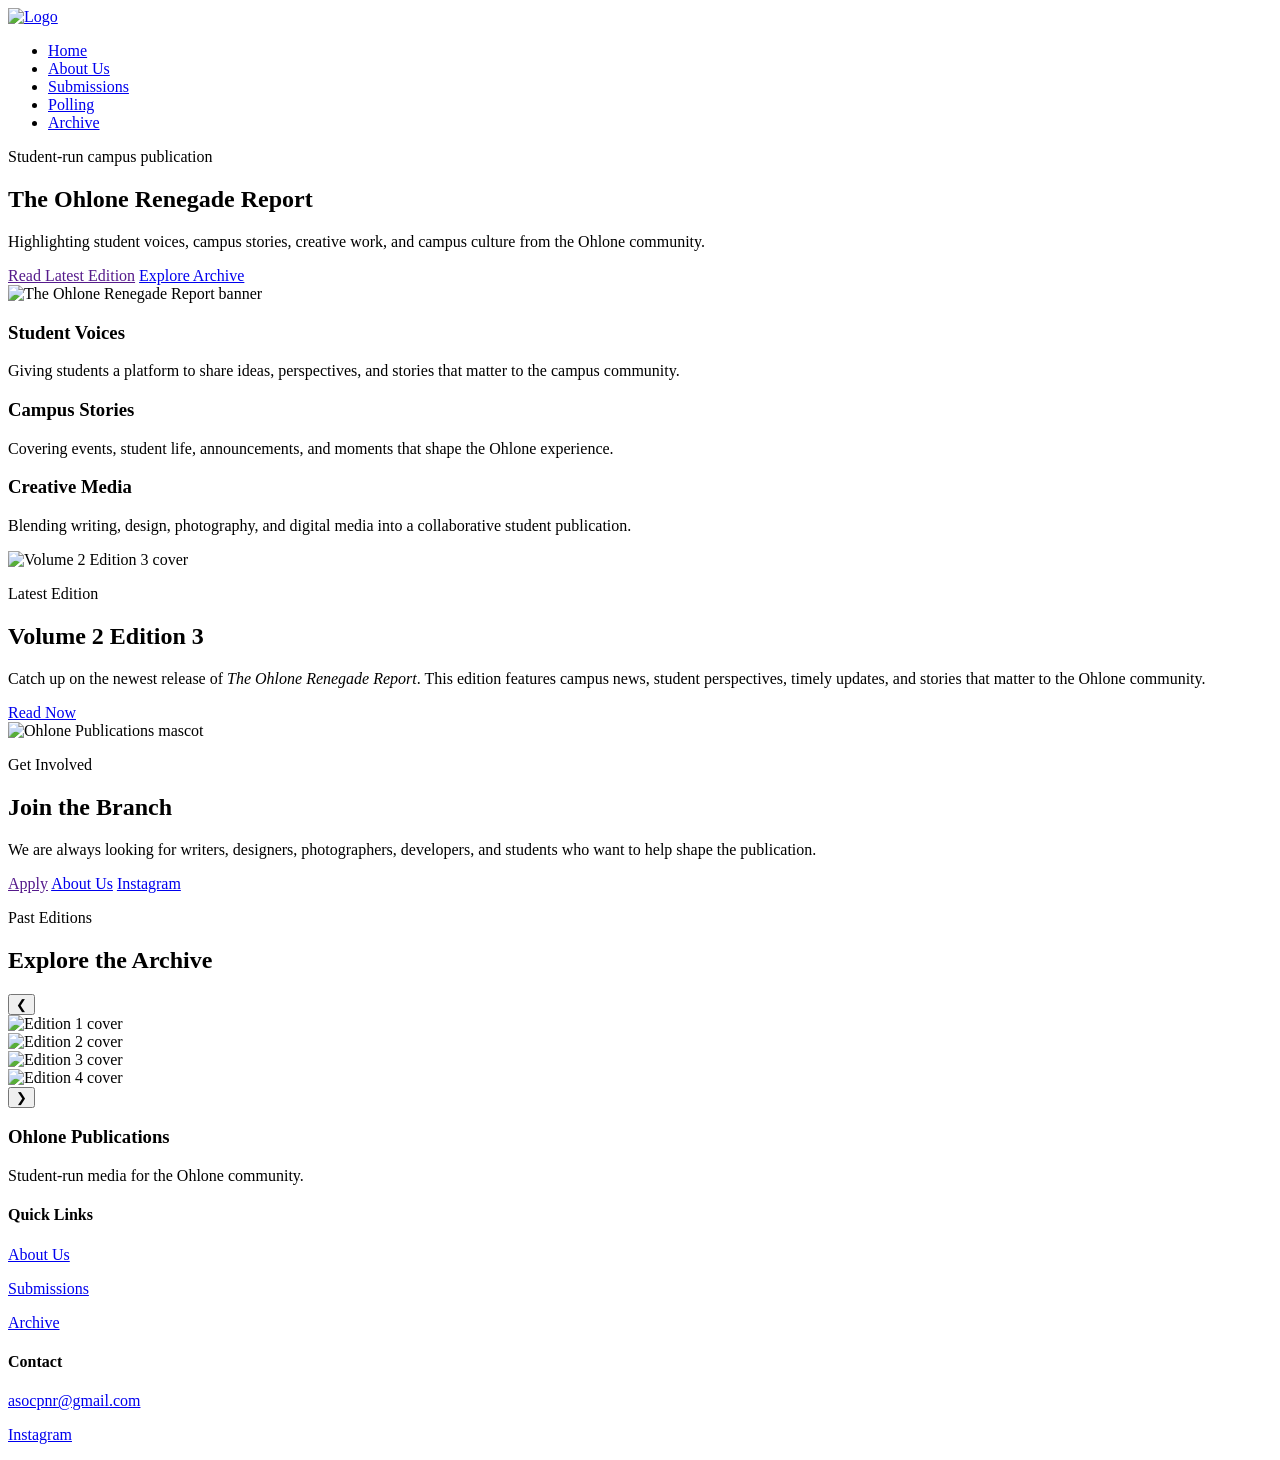
==== index.html @ 985fa0a8 "updated some stuff" ====
<!DOCTYPE html>
<html lang="en">
<head>
    <meta charset="UTF-8">
    <meta name="viewport" content="width=device-width, initial-scale=1.0">
    <title>Ohlone Publications</title>
    <link rel="stylesheet" href="style.css">
    <link rel="preconnect" href="https://fonts.googleapis.com">
    <link rel="preconnect" href="https://fonts.gstatic.com" crossorigin>
    <link href="https://fonts.googleapis.com/css2?family=Poiret+One&display=swap" rel="stylesheet">
</head>
<body>
<div class="container">
    <nav class="navbar">
        <a href="index.html">
            <img src="Adobe Express - file.png" class="nav-logo" alt="Logo">
        </a>

        <ul class="nav-links">
            <li><a href="index.html">Home</a></li>
            <li><a href="about.html">About Us</a></li>
            <li><a href="submissions.html">Submissions</a></li>
            <li><a href="polling.html">Polling</a></li>
            <li><a href="archive.html">Archive</a></li>
        </ul>
    </nav>

    <main class="homepage">

        <section class="hero-section">
            <div class="hero-content">
                <div class="hero-text">
                    <p class="hero-kicker">Student-run campus publication</p>
                    <h1>The Ohlone Renegade Report</h1>
                    <p class="hero-description">
                        Highlighting student voices, campus stories, creative work,
                        and campus culture from the Ohlone community.
                    </p>

                    <div class="hero-buttons">
                        <a href="" class="primary-button">Read Latest Edition</a>
                        <a href="archive.html" class="secondary-button">Explore Archive</a>
                    </div>
                </div>

                <div class="hero-visual">
                    <div class="hero-image-frame">
                        <img src="banner.png" alt="The Ohlone Renegade Report banner">
                    </div>
                </div>
            </div>
        </section>

        <section class="mission-band">
            <div class="mission-grid">
                <div class="mission-card">
                    <h3>Student Voices</h3>
                    <p>
                        Giving students a platform to share ideas, perspectives,
                        and stories that matter to the campus community.
                    </p>
                </div>

                <div class="mission-card">
                    <h3>Campus Stories</h3>
                    <p>
                        Covering events, student life, announcements, and moments
                        that shape the Ohlone experience.
                    </p>
                </div>

                <div class="mission-card">
                    <h3>Creative Media</h3>
                    <p>
                        Blending writing, design, photography, and digital media
                        into a collaborative student publication.
                    </p>
                </div>
            </div>
        </section>

        <section class="latest-section">
            <div class="latest-layout">
                <div class="latest-cover">
                    <img src="pic3.png" alt="Volume 2 Edition 3 cover">
                </div>

                <div class="latest-text">
                    <p class="section-kicker">Latest Edition</p>
                    <h2>Volume 2 Edition 3</h2>
                    <p>
                        Catch up on the newest release of <em>The Ohlone Renegade Report</em>.
                        This edition features campus news, student perspectives, timely
                        updates, and stories that matter to the Ohlone community.
                    </p>
                    <a href="https://www.yumpu.com/en/document/view/71055814/renegade-report-volume-2-issue-3" class="primary-button">Read Now</a>
                </div>
            </div>
        </section>

        <section class="join-home-section">
            <div class="join-home-layout">
                <div class="join-home-mascot">
                    <img src="pubsMascot.png" alt="Ohlone Publications mascot">
                </div>

                <div class="join-home-text">
                    <p class="section-kicker">Get Involved</p>
                    <h2>Join the Branch</h2>
                    <p>
                        We are always looking for writers, designers, photographers,
                        developers, and students who want to help shape the publication.
                    </p>

                    <div class="join-home-cards">
                        <a href="" class="mini-card">Apply</a>
                        <a href="about.html" class="mini-card">About Us</a>
                        <a href="https://www.instagram.com/asoc.publications" class="mini-card" target="_blank" rel="noopener noreferrer">Instagram</a>
                    </div>
                </div>
            </div>
        </section>

        <section class="archive-preview-section">
            <div class="archive-preview-header">
                <p class="section-kicker">Past Editions</p>
                <h2>Explore the Archive</h2>
            </div>

            <div class="carousel">
                <button class="nav prev" aria-label="Previous edition">&#10094;</button>

                <div class="carousel-stage">
                    <div class="carousel-card">
                        <img src="pic1.png" alt="Edition 1 cover" class="slide">
                    </div>
                    <div class="carousel-card">
                        <img src="pic2.png" alt="Edition 2 cover" class="slide">
                    </div>
                    <div class="carousel-card">
                        <img src="pic3.png" alt="Edition 3 cover" class="slide">
                    </div>
                    <div class="carousel-card">
                        <img src="pic4.png" alt="Edition 4 cover" class="slide">
                    </div>
                </div>

                <button class="nav next" aria-label="Next edition">&#10095;</button>
            </div>
        </section>

        <footer class="site-footer">
            <div class="footer-content">
                <div>
                    <h3>Ohlone Publications</h3>
                    <p>Student-run media for the Ohlone community.</p>
                </div>

                <div>
                    <h4>Quick Links</h4>
                    <p><a href="about.html">About Us</a></p>
                    <p><a href="submissions.html">Submissions</a></p>
                    <p><a href="archive.html">Archive</a></p>
                </div>

                <div>
                    <h4>Contact</h4>
                    <p><a href="mailto:asocpnr@gmail.com">asocpnr@gmail.com</a></p>
                    <p><a href="https://www.instagram.com/asoc.publications" target="_blank" rel="noopener noreferrer">Instagram</a></p>
                </div>
            </div>
        </footer>

    </main>
</div>

<script src="script.js"></script>
</body>
</html>
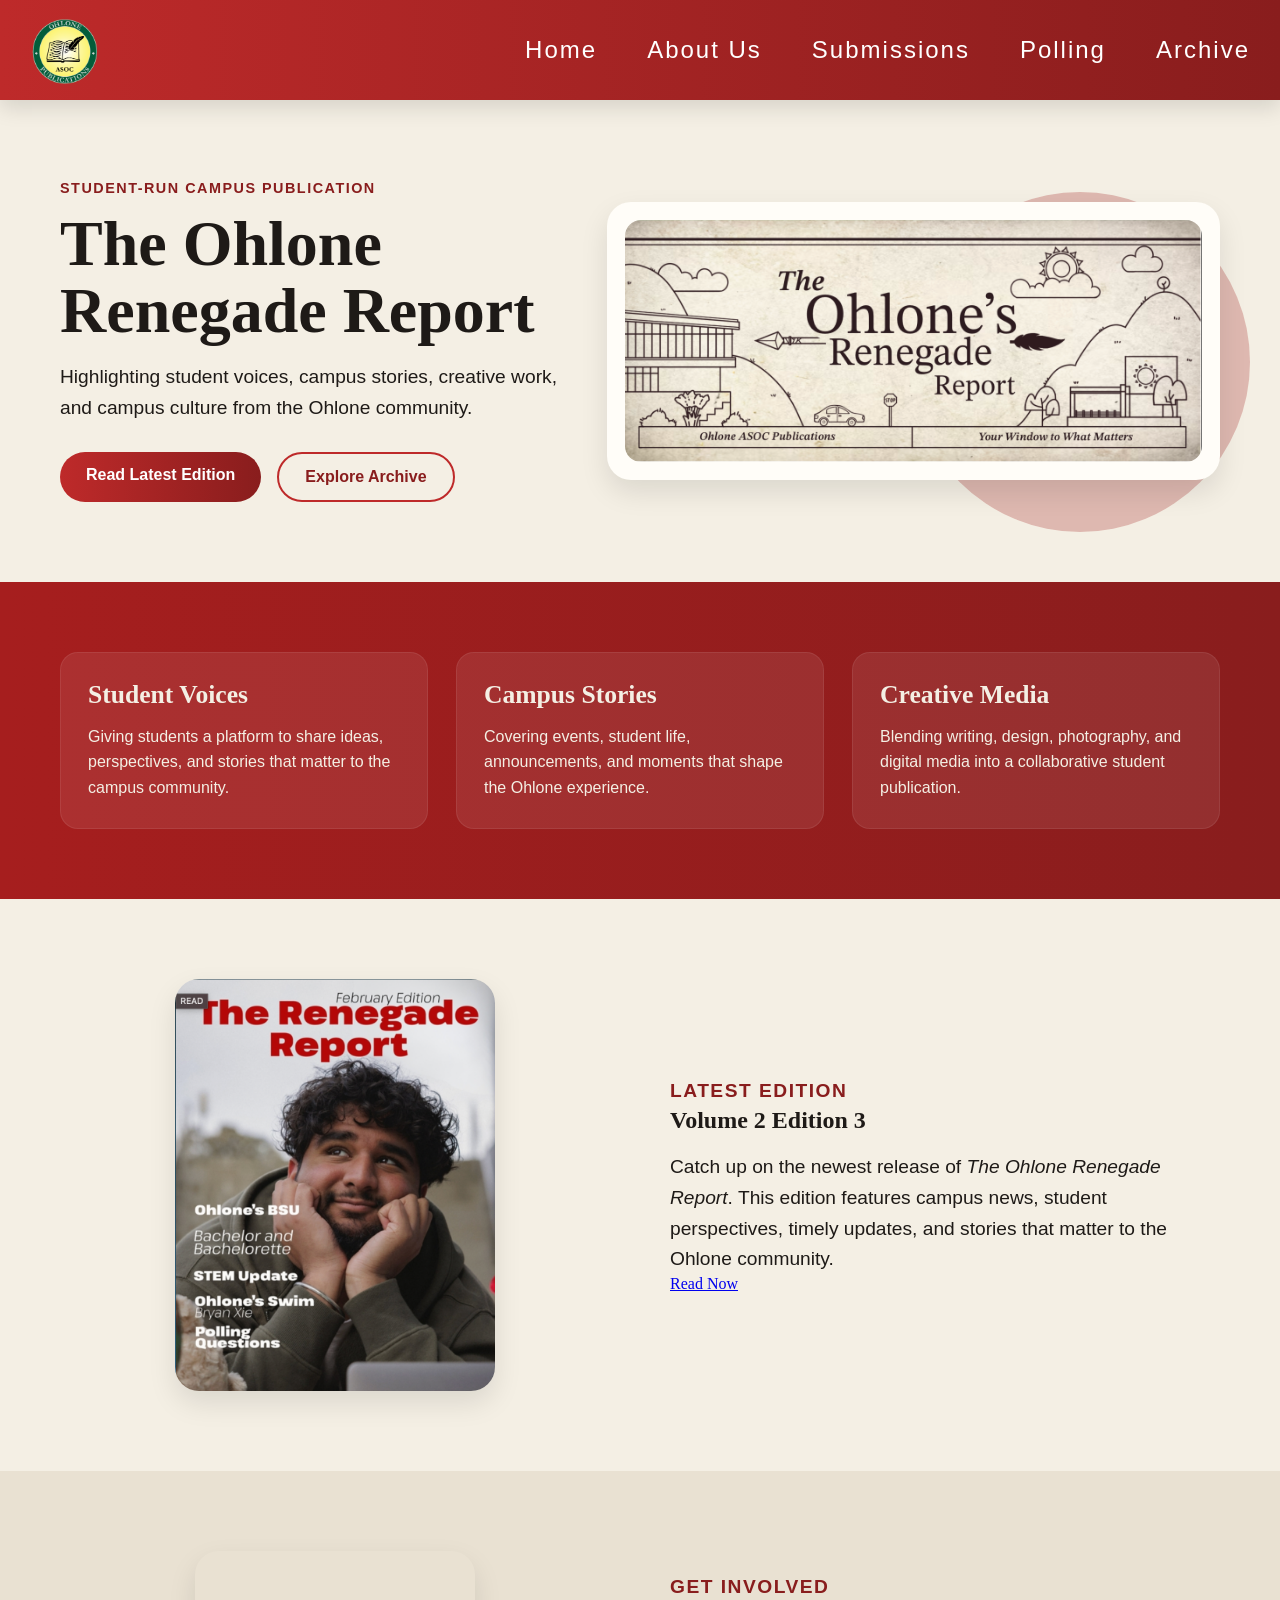
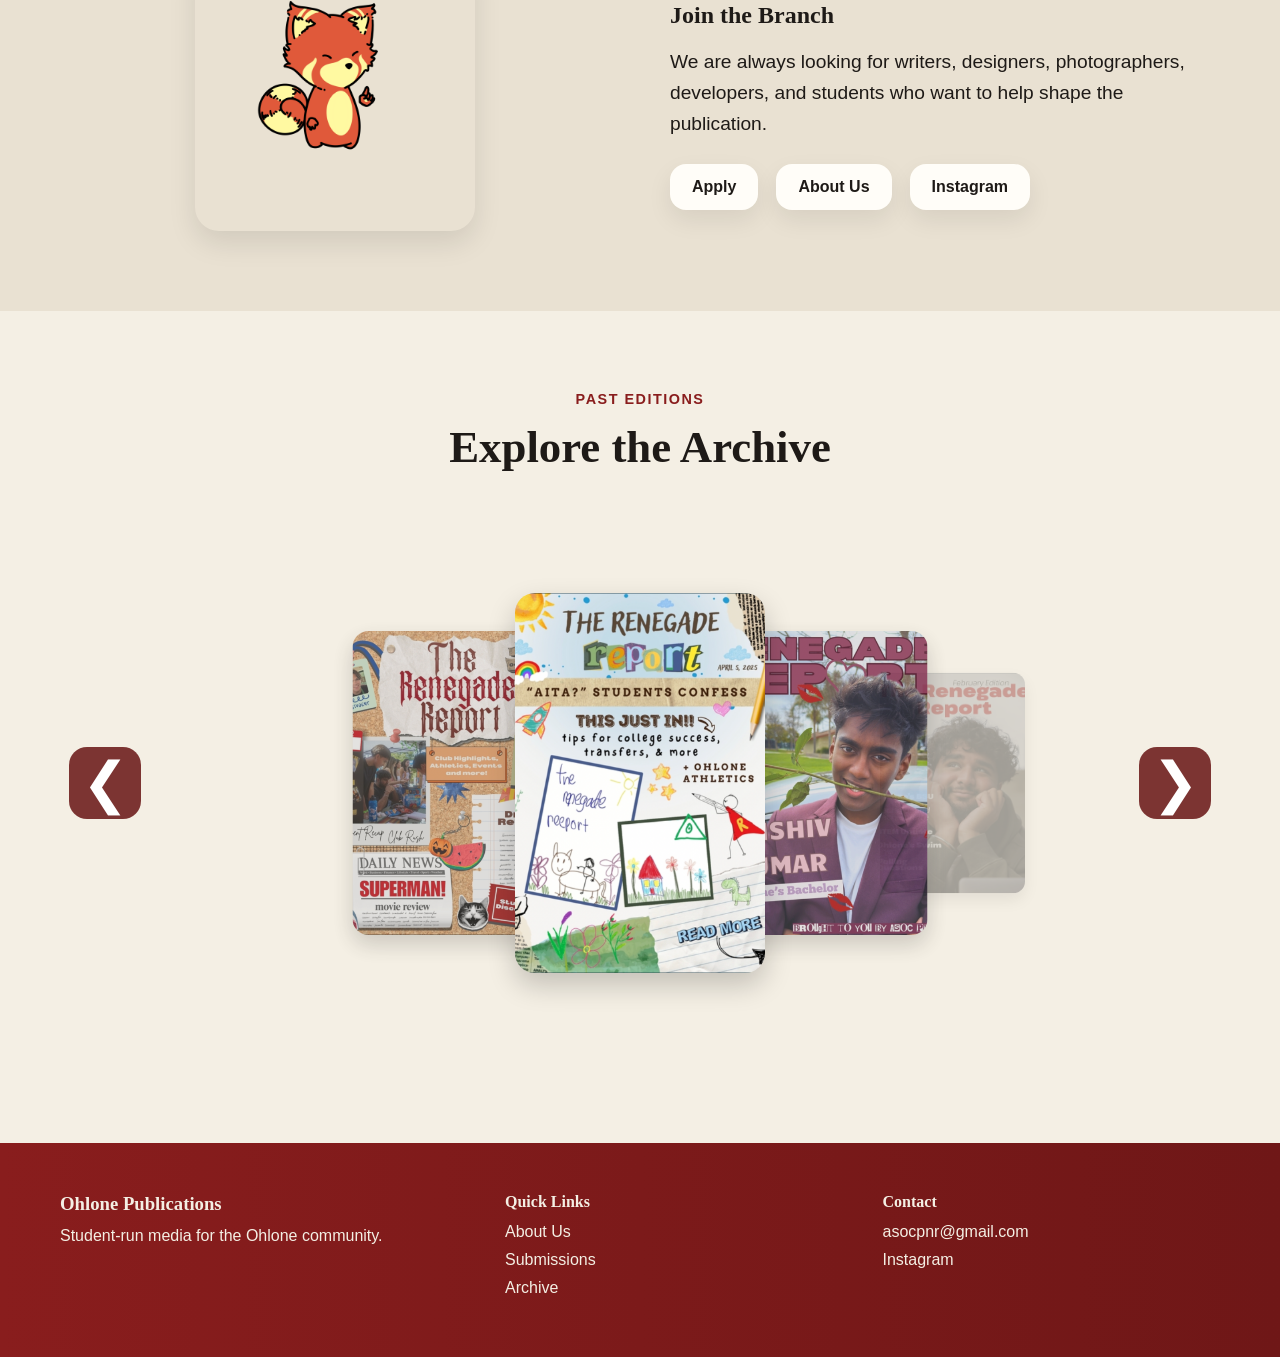
==== commit f902ca67: "testing pdf reader get to work aiden" ====
--- a/index.html
+++ b/index.html
@@ -4,7 +4,7 @@
     <meta charset="UTF-8">
     <meta name="viewport" content="width=device-width, initial-scale=1.0">
     <title>Ohlone Publications</title>
-    <link rel="stylesheet" href="style.css">
+    <link rel="stylesheet" href="css/style.css">
     <link rel="preconnect" href="https://fonts.googleapis.com">
     <link rel="preconnect" href="https://fonts.gstatic.com" crossorigin>
     <link href="https://fonts.googleapis.com/css2?family=Poiret+One&display=swap" rel="stylesheet">
@@ -13,7 +13,7 @@
 <div class="container">
     <nav class="navbar">
         <a href="index.html">
-            <img src="Adobe Express - file.png" class="nav-logo" alt="Logo">
+            <img src="images/Adobe%20Express%20-%20file.png" class="nav-logo" alt="Logo">
         </a>
 
         <ul class="nav-links">
@@ -38,14 +38,14 @@
                     </p>
 
                     <div class="hero-buttons">
-                        <a href="" class="primary-button">Read Latest Edition</a>
+                        <a href="article.html?issue=volume-2-edition-3" class="primary-button">Read Latest Edition</a>
                         <a href="archive.html" class="secondary-button">Explore Archive</a>
                     </div>
                 </div>
 
                 <div class="hero-visual">
                     <div class="hero-image-frame">
-                        <img src="banner.png" alt="The Ohlone Renegade Report banner">
+                        <img src="images/banner.png" alt="The Ohlone Renegade Report banner">
                     </div>
                 </div>
             </div>
@@ -82,7 +82,7 @@
         <section class="latest-section">
             <div class="latest-layout">
                 <div class="latest-cover">
-                    <img src="pic3.png" alt="Volume 2 Edition 3 cover">
+                    <img src="images/pic3.png" alt="Volume 2 Edition 3 cover">
                 </div>
 
                 <div class="latest-text">
@@ -93,7 +93,9 @@
                         This edition features campus news, student perspectives, timely
                         updates, and stories that matter to the Ohlone community.
                     </p>
-                    <a href="https://www.yumpu.com/en/document/view/71055814/renegade-report-volume-2-issue-3" class="primary-button">Read Now</a>
+                    <a class="read-now-button" href="article.html?issue=volume-2-edition-3">
+                        Read Now
+                    </a>
                 </div>
             </div>
         </section>
@@ -101,7 +103,7 @@
         <section class="join-home-section">
             <div class="join-home-layout">
                 <div class="join-home-mascot">
-                    <img src="pubsMascot.png" alt="Ohlone Publications mascot">
+                    <img src="images/pubsMascot.png" alt="Ohlone Publications mascot">
                 </div>
 
                 <div class="join-home-text">
@@ -132,16 +134,16 @@
 
                 <div class="carousel-stage">
                     <div class="carousel-card">
-                        <img src="pic1.png" alt="Edition 1 cover" class="slide">
+                        <img src="images/pic1.png" alt="Edition 1 cover" class="slide">
                     </div>
                     <div class="carousel-card">
-                        <img src="pic2.png" alt="Edition 2 cover" class="slide">
+                        <img src="images/pic2.png" alt="Edition 2 cover" class="slide">
                     </div>
                     <div class="carousel-card">
-                        <img src="pic3.png" alt="Edition 3 cover" class="slide">
+                        <img src="images/pic3.png" alt="Edition 3 cover" class="slide">
                     </div>
                     <div class="carousel-card">
-                        <img src="pic4.png" alt="Edition 4 cover" class="slide">
+                        <img src="images/pic4.png" alt="Edition 4 cover" class="slide">
                     </div>
                 </div>
 
@@ -174,6 +176,6 @@
     </main>
 </div>
 
-<script src="script.js"></script>
+<script src="js/script.js"></script>
 </body>
 </html>
--- a/css/style.css
+++ b/css/style.css
@@ -0,0 +1,1029 @@
+html, body {
+    margin: 0;
+    padding: 0;
+    width: 100%;
+    height: 100%;
+}
+
+body {
+    background: #F4EFE4;
+}
+
+.container {
+    width: 100%;
+    min-height: 100vh;
+    background: #F4EFE4;
+}
+
+/* NAVBAR */
+
+.navbar {
+    background: linear-gradient(to right, #BE2A2A, #891d1d);
+    height: 100px;
+    display: flex;
+    align-items: center;
+    padding: 0 30px;
+    box-shadow: 0 8px 20px rgba(0, 0, 0, 0.12);
+    position: relative;
+    z-index: 20;
+}
+
+.nav-logo {
+    max-height: 78px;
+    width: auto;
+    display: block;
+}
+
+.nav-links {
+    display: flex;
+    list-style: none;
+    margin: 0 0 0 auto;
+    padding: 0;
+    gap: 50px;
+    flex-wrap: wrap;
+}
+
+.nav-links a {
+    text-decoration: none;
+    color: white;
+    font-family: "Poiret One", sans-serif;
+    font-size: 1.5rem;
+    letter-spacing: 2px;
+    transition: text-shadow 0.25s ease, transform 0.15s ease;
+}
+
+.nav-links a:hover {
+    text-shadow: 0 0 8px rgba(255, 255, 255, 0.9),
+    0 0 16px rgba(255, 255, 255, 0.7);
+}
+
+.nav-links a:active {
+    animation: navFlash 0.2s ease;
+}
+
+@keyframes navFlash {
+    0% {
+        text-shadow: 0 0 0 rgba(255, 255, 255, 0);
+        transform: scale(1);
+    }
+    50% {
+        text-shadow: 0 0 12px rgba(255, 255, 255, 1),
+        0 0 24px rgba(255, 255, 255, 0.95);
+        transform: scale(1.08);
+    }
+    100% {
+        text-shadow: 0 0 0 rgba(255, 255, 255, 0);
+        transform: scale(1);
+    }
+}
+
+/* HOMEPAGE */
+
+.homepage {
+    background: #F4EFE4;
+    color: #1E1A17;
+}
+
+.hero-section,
+.latest-section,
+.join-home-section,
+.archive-preview-section {
+    padding: 80px 60px;
+}
+
+.hero-content,
+.latest-layout,
+.join-home-layout,
+.footer-content,
+.archive-preview-header,
+.mission-grid {
+    max-width: 1200px;
+    margin: 0 auto;
+}
+
+.hero-content {
+    display: grid;
+    grid-template-columns: 0.95fr 1.15fr;
+    gap: 40px;
+    align-items: center;
+}
+
+.hero-kicker,
+.section-kicker {
+    margin: 0 0 14px;
+    text-transform: uppercase;
+    letter-spacing: 1.5px;
+    font-size: 0.9rem;
+    color: #891d1d;
+    font-family: Arial, sans-serif;
+    font-weight: 700;
+}
+
+.hero-text h1,
+.latest-text h2,
+.join-home-text h2,
+.archive-preview-header h2 {
+    margin: 0 0 18px;
+    font-family: Georgia, serif;
+    font-weight: 600;
+    color: #1E1A17;
+}
+
+.hero-text h1 {
+    font-size: 4rem;
+    line-height: 1.05;
+}
+
+.hero-description,
+.latest-text p,
+.join-home-text p {
+    font-family: Arial, sans-serif;
+    font-size: 1.2rem;
+    line-height: 1.6;
+    margin: 0;
+}
+
+.hero-buttons {
+    display: flex;
+    gap: 16px;
+    flex-wrap: wrap;
+    margin-top: 28px;
+}
+
+.primary-button,
+.secondary-button {
+    display: inline-block;
+    padding: 14px 26px;
+    border-radius: 999px;
+    text-decoration: none;
+    font-family: Arial, sans-serif;
+    font-weight: 600;
+    transition: transform 0.2s ease, background-color 0.2s ease, color 0.2s ease;
+}
+
+.primary-button {
+    background: linear-gradient(to right, #BE2A2A, #891D1D);
+    color: white;
+}
+
+.secondary-button {
+    background: transparent;
+    color: #891D1D;
+    border: 2px solid #BE2A2A;
+}
+
+.primary-button:hover,
+.secondary-button:hover {
+    transform: translateY(-2px);
+}
+
+.hero-visual {
+    position: relative;
+}
+
+.hero-visual::before {
+    content: "";
+    position: absolute;
+    width: 340px;
+    height: 340px;
+    right: -30px;
+    top: -10px;
+    background: #D6A29A;
+    border-radius: 50%;
+    opacity: 0.7;
+    z-index: 1;
+}
+
+.hero-image-frame {
+    position: relative;
+    z-index: 2;
+    background: #FFFDF8;
+    padding: 18px;
+    border-radius: 24px;
+    box-shadow: 0 12px 28px rgba(0, 0, 0, 0.10);
+    max-width: 880px;
+    margin-left: auto;
+}
+
+.hero-image-frame img {
+    width: 100%;
+    display: block;
+    border-radius: 16px;
+}
+
+/* MISSION */
+
+.mission-band {
+    background: linear-gradient(to right, #A61E1E, #891D1D);
+    padding: 70px 60px;
+}
+
+.mission-grid {
+    display: grid;
+    grid-template-columns: repeat(3, 1fr);
+    gap: 28px;
+}
+
+.mission-card {
+    background: rgba(255, 255, 255, 0.08);
+    border-radius: 18px;
+    padding: 28px;
+    color: #F4EFE4;
+    box-shadow: inset 0 0 0 1px rgba(255,255,255,0.08);
+}
+
+.mission-card h3 {
+    margin: 0 0 14px;
+    font-family: Georgia, serif;
+    font-size: 1.6rem;
+}
+
+.mission-card p {
+    margin: 0;
+    font-family: Arial, sans-serif;
+    line-height: 1.6;
+}
+
+/* LATEST */
+
+.latest-layout,
+.join-home-layout {
+    display: grid;
+    grid-template-columns: 1fr 1fr;
+    gap: 60px;
+    align-items: center;
+}
+
+.latest-cover,
+.join-home-mascot {
+    display: flex;
+    justify-content: center;
+}
+
+.latest-cover img,
+.join-home-mascot img {
+    max-width: 100%;
+    border-radius: 24px;
+    box-shadow: 0 12px 28px rgba(0, 0, 0, 0.10);
+}
+
+.latest-cover img {
+    width: 320px;
+}
+
+.latest-text .primary-button {
+    margin-top: 24px;
+}
+
+/* JOIN HOME */
+
+.join-home-section {
+    background: #E9E1D2;
+}
+
+.join-home-mascot img {
+    width: 280px;
+}
+
+.join-home-cards {
+    display: flex;
+    gap: 18px;
+    flex-wrap: wrap;
+    margin-top: 24px;
+}
+
+.mini-card {
+    background: #FFFDF8;
+    color: #1E1A17;
+    text-decoration: none;
+    padding: 14px 22px;
+    border-radius: 16px;
+    box-shadow: 0 10px 24px rgba(0, 0, 0, 0.08);
+    font-family: Arial, sans-serif;
+    font-weight: 600;
+    transition: transform 0.2s ease;
+}
+
+.mini-card:hover {
+    transform: translateY(-2px);
+}
+
+/* ARCHIVE */
+
+.archive-preview-section {
+    background: #F4EFE4;
+}
+
+.archive-preview-header {
+    text-align: center;
+    margin-bottom: 30px;
+}
+
+.archive-preview-header h2 {
+    font-size: 2.8rem;
+}
+
+/* CAROUSEL */
+
+.carousel {
+    position: relative;
+    width: 100%;
+    max-width: 1400px;
+    margin: 20px auto 0 auto;
+    display: grid;
+    grid-template-columns: 90px 1fr 90px;
+    align-items: center;
+    box-sizing: border-box;
+}
+
+.carousel-stage {
+    position: relative;
+    width: 900px;
+    max-width: 100%;
+    height: 560px;
+    margin: 0 auto;
+    overflow: visible;
+}
+
+.carousel-card {
+    position: absolute;
+    top: 50%;
+    left: 50%;
+    width: 250px;
+    height: 380px;
+    transform: translate(-50%, -50%) scale(0.7);
+    opacity: 0;
+    z-index: 0;
+    transition: transform 0.45s ease, opacity 0.45s ease, z-index 0.45s ease, filter 0.45s ease;
+    pointer-events: none;
+}
+
+.carousel-card img {
+    width: 100%;
+    height: 100%;
+    object-fit: cover;
+    display: block;
+    border-radius: 20px;
+    box-shadow: 0 12px 28px rgba(0, 0, 0, 0.20);
+    background: #d9d9d9;
+}
+
+.carousel-card.active {
+    transform: translate(-50%, -50%) scale(1);
+    opacity: 1;
+    z-index: 5;
+    filter: none;
+}
+
+.carousel-card.prev,
+.carousel-card.next {
+    opacity: 0.82;
+    z-index: 4;
+    filter: brightness(0.88);
+}
+
+.carousel-card.prev {
+    transform: translate(-125%, -50%) scale(0.8);
+}
+
+.carousel-card.next {
+    transform: translate(25%, -50%) scale(0.8);
+}
+
+.carousel-card.far-prev,
+.carousel-card.far-next {
+    opacity: 0.35;
+    z-index: 2;
+    filter: brightness(0.7);
+}
+
+.carousel-card.far-prev {
+    transform: translate(-175%, -50%) scale(0.58);
+}
+
+.carousel-card.far-next {
+    transform: translate(75%, -50%) scale(0.58);
+}
+
+.nav {
+    border: none;
+    background: rgba(91, 0, 0, 0.78);
+    color: white;
+    font-size: 56px;
+    line-height: 1;
+    width: 72px;
+    height: 72px;
+    border-radius: 18px;
+    cursor: pointer;
+    z-index: 10;
+    justify-self: center;
+    display: flex;
+    align-items: center;
+    justify-content: center;
+    position: static;
+    transform: none;
+    transition: transform 0.2s ease, background 0.2s ease;
+}
+
+.nav:hover {
+    background: rgba(60, 0, 0, 0.9);
+    color: white;
+}
+
+.nav:active {
+    transform: scale(0.96);
+}
+
+/* FOOTER */
+
+.site-footer {
+    background: linear-gradient(to right, #891D1D, #6f1717);
+    color: #F4EFE4;
+    padding: 50px 60px;
+}
+
+.footer-content {
+    display: grid;
+    grid-template-columns: 1.2fr 1fr 1fr;
+    gap: 40px;
+}
+
+.site-footer h3,
+.site-footer h4 {
+    margin: 0 0 12px;
+    font-family: Georgia, serif;
+}
+
+.site-footer p {
+    margin: 0 0 10px;
+    font-family: Arial, sans-serif;
+}
+
+.site-footer a {
+    color: #F4EFE4;
+    text-decoration: none;
+}
+
+/* ABOUT PAGE */
+
+.about-page {
+    background: #F4EFE4;
+    color: #1E1A17;
+}
+
+.about-hero,
+.about-intro-section,
+.about-wip-section {
+    padding: 65px 60px;
+}
+
+.about-hero-inner,
+.about-intro-layout,
+.about-values-grid,
+.about-join-layout,
+.about-wip-layout {
+    max-width: 1200px;
+    margin: 0 auto;
+}
+
+.about-hero {
+    background: #F4EFE4;
+    text-align: center;
+    padding-bottom: 50px;
+}
+
+.about-hero h1,
+.about-intro-text h2,
+.about-join-content h2,
+.about-wip-left h2 {
+    margin: 0 0 18px;
+    font-family: Georgia, serif;
+    font-weight: 600;
+    color: #1E1A17;
+}
+
+.about-hero h1 {
+    font-size: 3.8rem;
+    line-height: 1.08;
+}
+
+.about-hero-description,
+.about-intro-text p,
+.about-join-text p,
+.about-wip-left p {
+    font-family: Arial, sans-serif;
+    font-size: 1.2rem;
+    line-height: 1.65;
+}
+
+/* intro */
+
+.about-intro-layout {
+    display: grid;
+    grid-template-columns: 1fr 1.05fr;
+    gap: 60px;
+    align-items: center;
+}
+
+.about-intro-section {
+    padding: 65px 60px;
+}
+
+.about-intro-layout {
+    display: grid;
+    grid-template-columns: 1fr 1.05fr;
+    gap: 60px;
+    align-items: start;
+}
+
+.about-intro-text {
+    display: flex;
+    flex-direction: column;
+    gap: 18px;
+}
+
+.about-intro-text p {
+    margin: 0;
+}
+
+.about-intro-highlights {
+    display: grid;
+    grid-template-columns: repeat(3, 1fr);
+    gap: 18px;
+    margin-top: 10px;
+}
+
+.about-highlight-card {
+    background: #FFFDF8;
+    border-radius: 18px;
+    padding: 20px 18px;
+    box-shadow: 0 10px 24px rgba(0, 0, 0, 0.08);
+}
+
+.about-highlight-card h3 {
+    margin: 0 0 10px;
+    font-family: Georgia, serif;
+    font-size: 1.2rem;
+    color: #1E1A17;
+}
+
+.about-highlight-card p {
+    margin: 0;
+    font-family: Arial, sans-serif;
+    font-size: 0.98rem;
+    line-height: 1.5;
+    color: #2a2520;
+}
+
+.about-group-photo-wrap {
+    position: relative;
+}
+
+.about-group-photo-wrap::before {
+    content: "";
+    position: absolute;
+    width: 300px;
+    height: 300px;
+    background: #D6A29A;
+    border-radius: 50%;
+    left: -45px;
+    top: -45px;
+    opacity: 0.6;
+    z-index: 1;
+}
+
+.about-group-photo-frame {
+    position: relative;
+    z-index: 2;
+    background: #FFFDF8;
+    padding: 16px;
+    border-radius: 24px;
+    box-shadow: 0 12px 28px rgba(0, 0, 0, 0.10);
+}
+
+.about-photo-badge {
+    position: absolute;
+    right: 22px;
+    bottom: 22px;
+    background: linear-gradient(to right, #BE2A2A, #891D1D);
+    color: white;
+    padding: 10px 16px;
+    border-radius: 999px;
+    font-family: Arial, sans-serif;
+    font-size: 0.9rem;
+    font-weight: 600;
+    box-shadow: 0 8px 18px rgba(0, 0, 0, 0.14);
+}
+
+.about-group-photo-frame img {
+    width: 100%;
+    display: block;
+    border-radius: 16px;
+    min-height: 360px;
+    object-fit: cover;
+    background: #d7d1c2;
+}
+
+/* values band */
+
+.about-values-band {
+    background: linear-gradient(to right, #A61E1E, #891D1D);
+    padding: 70px 60px;
+}
+
+.about-values-grid {
+    display: grid;
+    grid-template-columns: repeat(3, 1fr);
+    gap: 28px;
+}
+
+.about-value-card {
+    background: rgba(255, 255, 255, 0.08);
+    border-radius: 18px;
+    padding: 28px;
+    color: #F4EFE4;
+    box-shadow: inset 0 0 0 1px rgba(255,255,255,0.08);
+}
+
+.about-value-card h3 {
+    margin: 0 0 14px;
+    font-family: Georgia, serif;
+    font-size: 1.6rem;
+}
+
+.about-value-card p {
+    margin: 0;
+    font-family: Arial, sans-serif;
+    line-height: 1.6;
+}
+
+/* join */
+
+.about-work-section {
+    background: #E9E1D2;
+    padding: 80px 60px;
+    position: relative;
+    overflow: hidden;
+}
+
+.about-work-header,
+.about-work-grid {
+    max-width: 1200px;
+    margin: 0 auto;
+}
+
+.about-work-header {
+    text-align: center;
+    margin-bottom: 42px;
+    position: relative;
+    z-index: 2;
+}
+
+.about-work-header h2 {
+    margin: 0 0 18px;
+    font-family: Georgia, serif;
+    font-weight: 600;
+    color: #1E1A17;
+    font-size: 2.8rem;
+}
+
+.about-work-description {
+    max-width: 760px;
+    margin: 0 auto;
+    font-family: Arial, sans-serif;
+    font-size: 1.15rem;
+    line-height: 1.65;
+}
+
+.about-work-grid {
+    display: grid;
+    grid-template-columns: repeat(4, 1fr);
+    gap: 24px;
+    position: relative;
+    z-index: 2;
+}
+
+.about-work-card {
+    background: #FFFDF8;
+    border-radius: 20px;
+    padding: 28px 24px;
+    box-shadow: 0 10px 24px rgba(0, 0, 0, 0.08);
+    min-height: 240px;
+}
+
+.about-work-icon {
+    width: 60px;
+    height: 60px;
+    border-radius: 50%;
+    background: linear-gradient(to right, #BE2A2A, #891D1D);
+    color: white;
+    display: flex;
+    align-items: center;
+    justify-content: center;
+    font-size: 1.8rem;
+    margin-bottom: 18px;
+    font-family: Arial, sans-serif;
+}
+
+.about-work-card h3 {
+    margin: 0 0 12px;
+    font-family: Georgia, serif;
+    font-size: 1.45rem;
+    color: #1E1A17;
+}
+
+.about-work-card p {
+    margin: 0;
+    font-family: Arial, sans-serif;
+    line-height: 1.6;
+    color: #2a2520;
+}
+
+.about-work-mascot-wrap {
+    position: absolute;
+    left: 20px;
+    bottom: 20px;
+    z-index: 1;
+    opacity: 0.16;
+}
+
+.about-work-mascot {
+    width: 180px;
+    height: auto;
+    display: block;
+}
+
+/* responsive */
+@media (max-width: 900px) {
+    .about-work-section {
+        padding: 60px 24px;
+    }
+
+    .about-work-grid {
+        grid-template-columns: repeat(2, 1fr);
+    }
+
+    .about-work-header h2 {
+        font-size: 2.2rem;
+    }
+
+    .about-work-mascot-wrap {
+        display: none;
+    }
+}
+
+@media (max-width: 600px) {
+    .about-work-grid {
+        grid-template-columns: 1fr;
+    }
+}
+
+/* wip */
+
+.about-wip-section {
+    background: #F4EFE4;
+}
+
+.about-wip-layout {
+    display: grid;
+    grid-template-columns: 1fr 1.1fr;
+    gap: 60px;
+    align-items: center;
+}
+
+.about-wip-left p {
+    margin: 0 0 22px;
+}
+
+.about-wip-badge img {
+    width: 100px;
+    height: auto;
+    display: block;
+    filter: drop-shadow(0 8px 18px rgba(0, 0, 0, 0.12));
+}
+
+.about-wip-right {
+    position: relative;
+    min-height: 380px;
+}
+
+.about-wip-photo-small,
+.about-wip-photo-large {
+    position: absolute;
+    background: #d7d1c2;
+    border-radius: 20px;
+    box-shadow: 0 12px 24px rgba(0, 0, 0, 0.08);
+    display: flex;
+    align-items: center;
+    justify-content: center;
+    font-family: Arial, sans-serif;
+    font-size: 1.8rem;
+    font-weight: 600;
+    color: #5b5145;
+}
+
+.about-wip-photo-small {
+    width: 250px;
+    height: 220px;
+    top: 0;
+    left: 40px;
+    z-index: 1;
+}
+
+.about-wip-photo-large {
+    width: 360px;
+    height: 280px;
+    right: 0;
+    bottom: 0;
+    z-index: 2;
+}
+
+/* responsive */
+
+@media (max-width: 900px) {
+    .about-hero,
+    .about-intro-section,
+    .about-join-section,
+    .about-wip-section,
+    .about-values-band {
+        padding: 60px 24px;
+    }
+
+    .about-intro-layout,
+    .about-values-grid,
+    .about-join-layout,
+    .about-wip-layout {
+        grid-template-columns: 1fr;
+    }
+
+    .about-hero h1 {
+        font-size: 2.8rem;
+    }
+
+    .about-join-mascot {
+        width: 220px;
+    }
+
+    .about-wip-right {
+        min-height: 480px;
+    }
+
+    .about-wip-photo-small {
+        left: 10px;
+    }
+}
+
+@media (max-width: 600px) {
+    .about-join-links {
+        flex-direction: column;
+        align-items: center;
+    }
+
+    .about-join-card {
+        width: 100%;
+        max-width: 280px;
+    }
+
+    .about-wip-right {
+        min-height: 400px;
+    }
+
+    .about-wip-photo-small {
+        width: 180px;
+        height: 160px;
+    }
+
+    .about-wip-photo-large {
+        width: 250px;
+        height: 220px;
+    }
+}
+
+/* OTHER PAGES */
+
+.submissions-page,
+.polling-page,
+.page-placeholder {
+    background: #F4EFE4;
+    min-height: calc(100vh - 100px);
+    box-sizing: border-box;
+}
+
+/* RESPONSIVE */
+
+@media (max-width: 900px) {
+    .hero-content,
+    .latest-layout,
+    .join-home-layout,
+    .mission-grid,
+    .footer-content {
+        grid-template-columns: 1fr;
+    }
+
+    .hero-section,
+    .latest-section,
+    .join-home-section,
+    .archive-preview-section,
+    .mission-band,
+    .site-footer {
+        padding: 60px 24px;
+    }
+
+    .hero-text h1 {
+        font-size: 2.8rem;
+    }
+
+    .archive-preview-header h2 {
+        font-size: 2.2rem;
+    }
+
+    .hero-visual::before {
+        width: 180px;
+        height: 180px;
+        right: 0;
+        top: 0;
+    }
+
+    .carousel-stage {
+        width: 700px;
+        height: 470px;
+    }
+
+    .carousel-card {
+        width: 210px;
+        height: 320px;
+    }
+
+    .carousel-card.prev {
+        transform: translate(-115%, -50%) scale(0.76);
+    }
+
+    .carousel-card.next {
+        transform: translate(15%, -50%) scale(0.76);
+    }
+
+    .carousel-card.far-prev {
+        transform: translate(-155%, -50%) scale(0.52);
+    }
+
+    .carousel-card.far-next {
+        transform: translate(55%, -50%) scale(0.52);
+    }
+
+    .nav {
+        font-size: 46px;
+        width: 64px;
+        height: 64px;
+    }
+}
+
+@media (max-width: 768px) {
+    .navbar {
+        height: auto;
+        flex-direction: column;
+        justify-content: center;
+        padding: 20px;
+        gap: 20px;
+    }
+
+    .nav-links {
+        margin: 0;
+        gap: 30px;
+        justify-content: center;
+    }
+
+    .carousel {
+        gap: 10px;
+        padding: 0 10px;
+        grid-template-columns: 60px 1fr 60px;
+    }
+
+    .carousel-stage {
+        width: 100%;
+        height: 340px;
+    }
+
+    .carousel-card {
+        width: 165px;
+        height: 250px;
+    }
+
+    .carousel-card.far-prev,
+    .carousel-card.far-next {
+        display: none;
+    }
+
+    .carousel-card.prev {
+        transform: translate(-100%, -50%) scale(0.72);
+    }
+
+    .carousel-card.next {
+        transform: translate(0%, -50%) scale(0.72);
+    }
+
+    .nav {
+        font-size: 40px;
+        width: 52px;
+        height: 52px;
+    }
+}
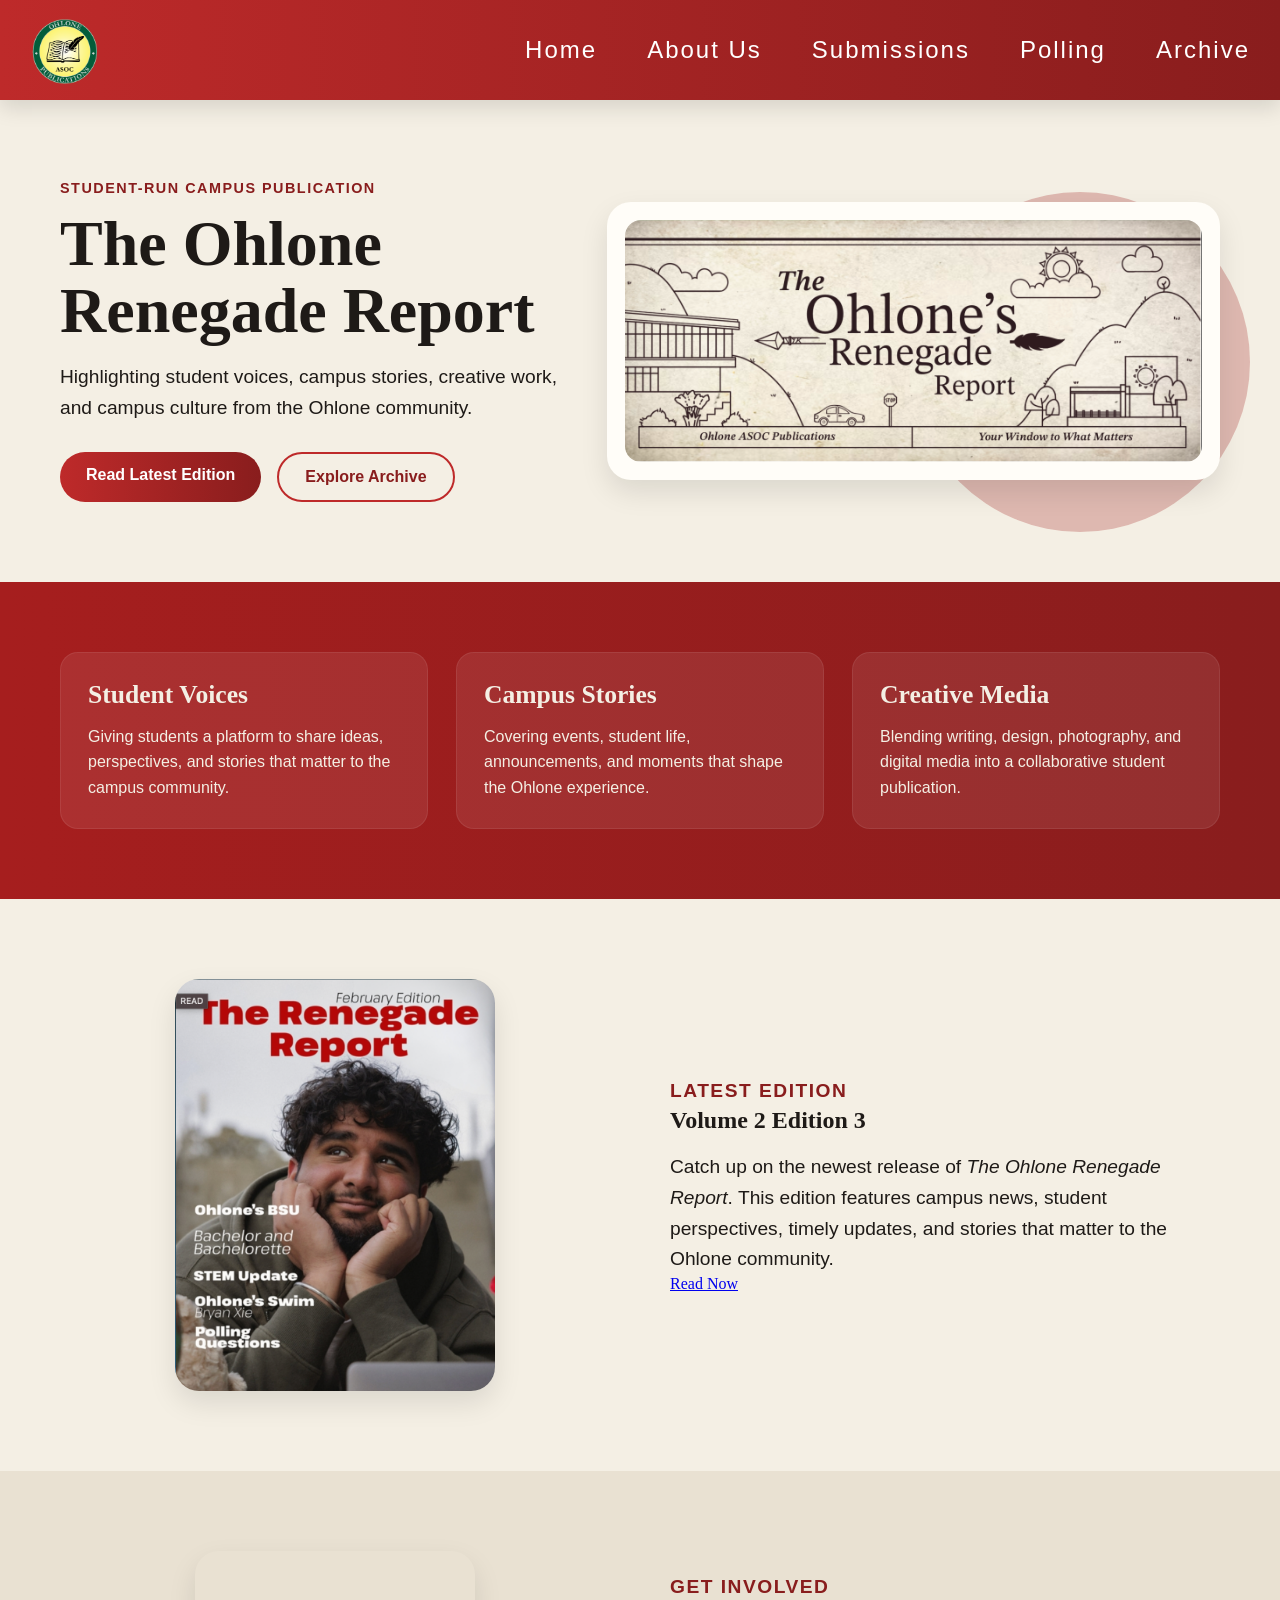
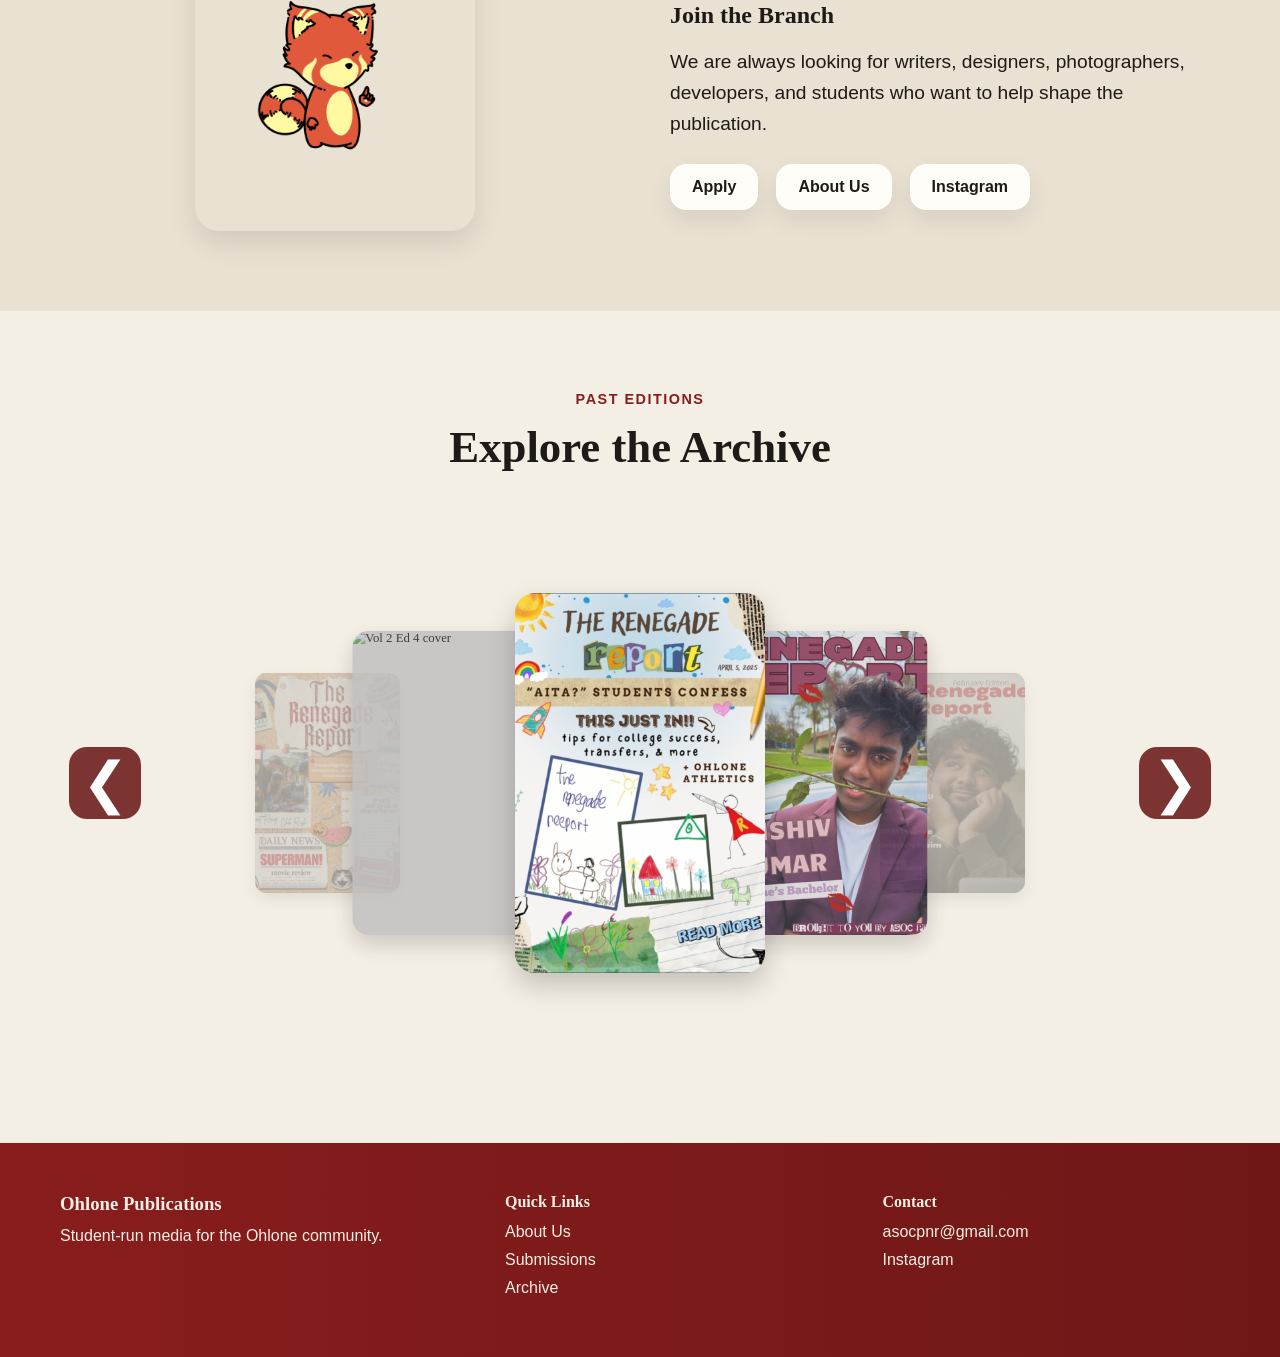
==== commit cda09f55: "added the rest of the published articles to the data js so they are readable via the pdf reader," ====
--- a/index.html
+++ b/index.html
@@ -82,7 +82,7 @@
         <section class="latest-section">
             <div class="latest-layout">
                 <div class="latest-cover">
-                    <img src="images/pic3.png" alt="Volume 2 Edition 3 cover">
+                    <img src="images/Vol2Ed3Cover.png" alt="Volume 2 Edition 3 cover">
                 </div>
 
                 <div class="latest-text">
@@ -133,18 +133,26 @@
                 <button class="nav prev" aria-label="Previous edition">&#10094;</button>
 
                 <div class="carousel-stage">
-                    <div class="carousel-card">
-                        <img src="images/pic1.png" alt="Edition 1 cover" class="slide">
+                    <div class="carousel-card" data-issue="volume-1-edition-2">
+                        <img src="images/Vol1Ed2Cover.png" alt="Vol 1 Ed 2 cover" class="slide">
                     </div>
-                    <div class="carousel-card">
-                        <img src="images/pic2.png" alt="Edition 2 cover" class="slide">
+
+                    <div class="carousel-card" data-issue="volume-1-edition-1">
+                        <img src="images/Vol1Ed1Cover.png" alt="Vol 1 Ed 1 cover" class="slide">
                     </div>
-                    <div class="carousel-card">
-                        <img src="images/pic3.png" alt="Edition 3 cover" class="slide">
+
+                    <div class="carousel-card" data-issue="volume-2-edition-3">
+                        <img src="images/Vol2Ed3Cover.png" alt="Vol 2 Ed 3 cover" class="slide">
                     </div>
-                    <div class="carousel-card">
-                        <img src="images/pic4.png" alt="Edition 4 cover" class="slide">
+
+                    <div class="carousel-card" data-issue="volume-2-edition-1">
+                        <img src="images/Vol2Ed1Cover.png" alt="Vol 2 Ed 1 cover" class="slide">
                     </div>
+
+                    <div class="carousel-card" data-issue="volume-2-edition-4">
+                        <img src="images/Vol2Ed4Cover.png" alt="Vol 2 Ed 4 cover" class="slide">
+                    </div>
+
                 </div>
 
                 <button class="nav next" aria-label="Next edition">&#10095;</button>
--- a/css/style.css
+++ b/css/style.css
@@ -356,6 +356,15 @@
     z-index: 0;
     transition: transform 0.45s ease, opacity 0.45s ease, z-index 0.45s ease, filter 0.45s ease;
     pointer-events: none;
+}
+
+.carousel-card.active {
+    cursor: pointer;
+    pointer-events: auto;
+}
+
+.carousel-card.active:hover {
+    filter: brightness(1.05);
 }
 
 .carousel-card img {
